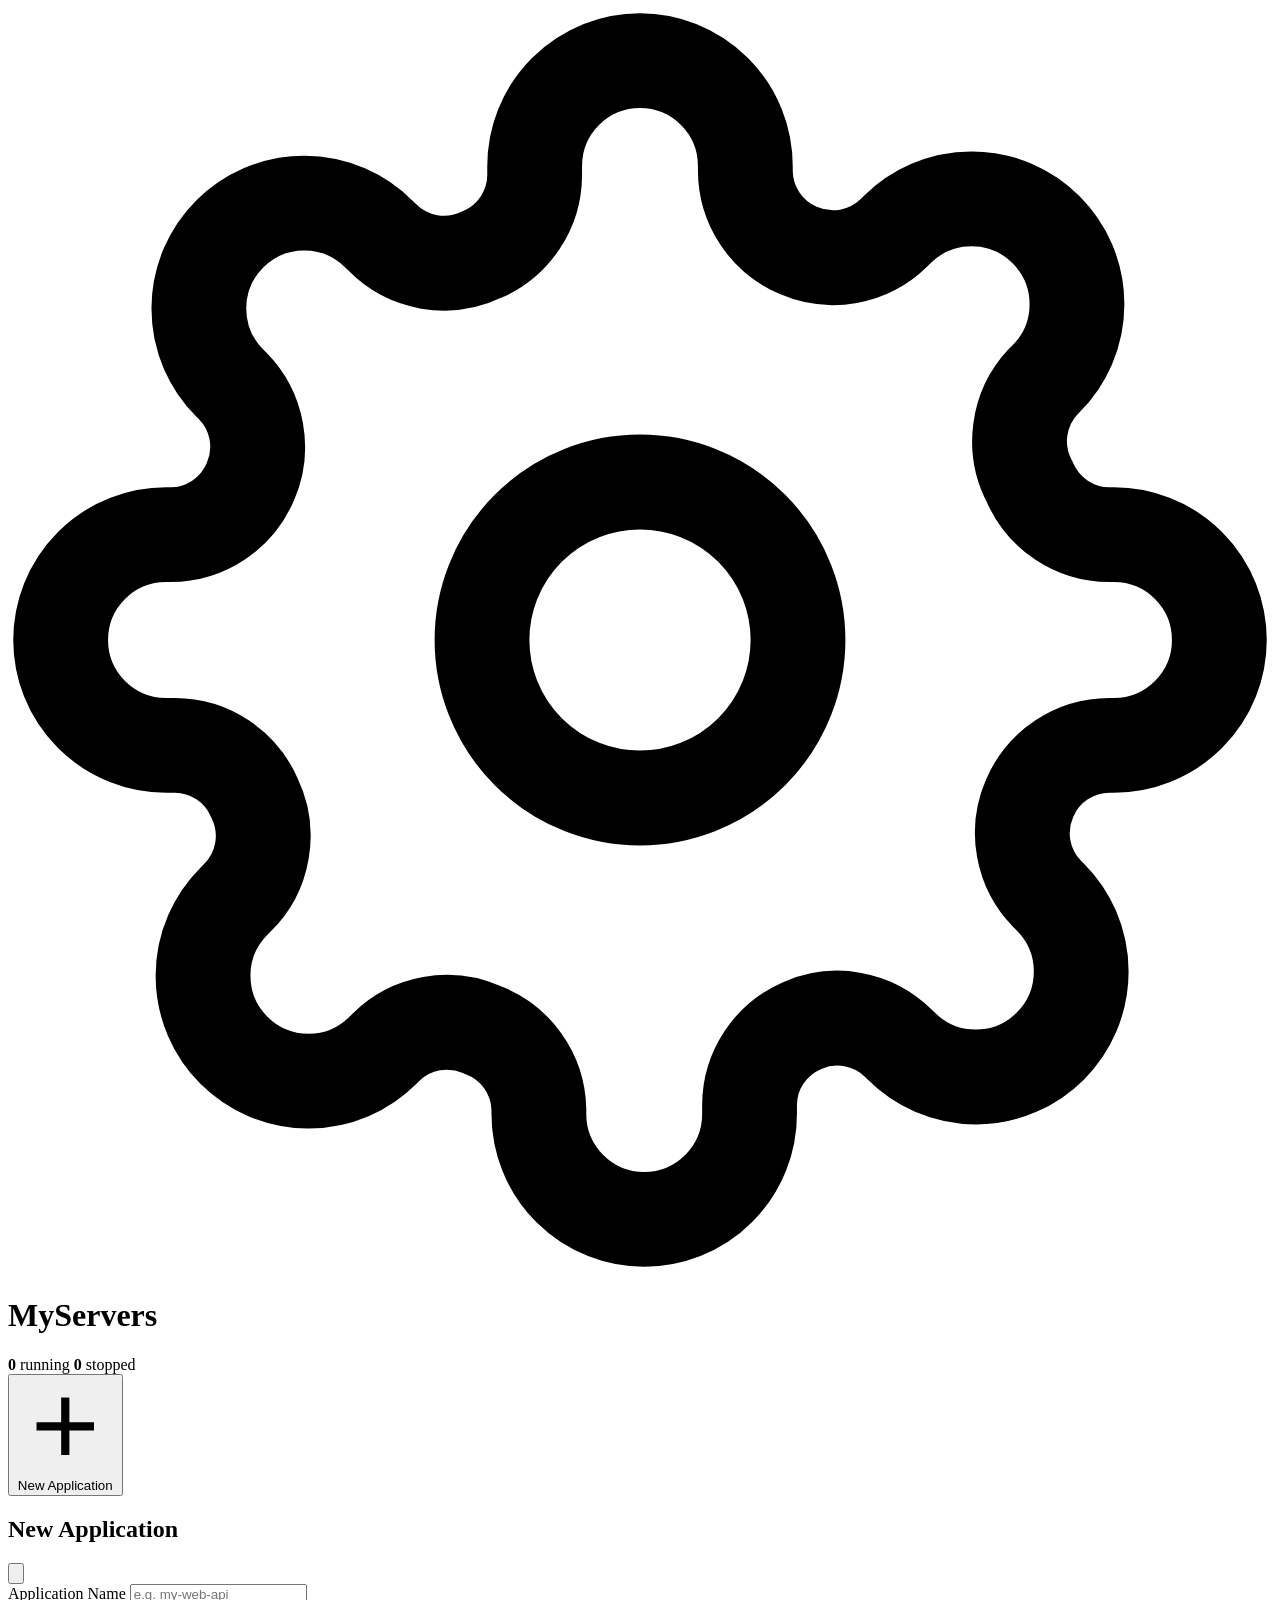
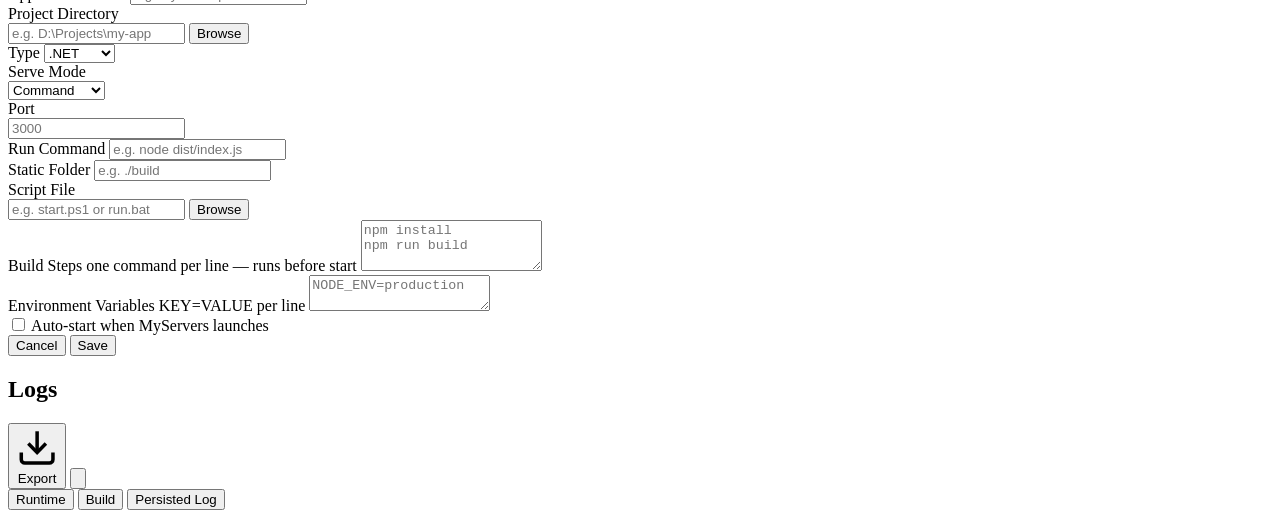
==== public/index.html @ 2ad3b337 "feat: Add support for script file execution and update related UI components" ====
<!DOCTYPE html>
<html lang="en">
<head>
  <meta charset="UTF-8"/>
  <meta name="viewport" content="width=device-width,initial-scale=1.0"/>
  <title>MyServers</title>
  <link href="https://fonts.googleapis.com/css2?family=Inter:wght@400;500;600;700&display=swap" rel="stylesheet"/>
  <link rel="stylesheet" href="style.css"/>
</head>
<body>

  <header class="header">
    <div class="header-left">
      <svg class="logo" viewBox="0 0 24 24" fill="none" stroke="currentColor" stroke-width="1.8"><circle cx="12" cy="12" r="3"/><path d="M19.4 15a1.65 1.65 0 0 0 .33 1.82l.06.06a2 2 0 1 1-2.83 2.83l-.06-.06a1.65 1.65 0 0 0-1.82-.33 1.65 1.65 0 0 0-1 1.51V21a2 2 0 0 1-4 0v-.09A1.65 1.65 0 0 0 9 19.4a1.65 1.65 0 0 0-1.82.33l-.06.06a2 2 0 1 1-2.83-2.83l.06-.06A1.65 1.65 0 0 0 4.68 15a1.65 1.65 0 0 0-1.51-1H3a2 2 0 0 1 0-4h.09A1.65 1.65 0 0 0 4.6 9a1.65 1.65 0 0 0-.33-1.82l-.06-.06a2 2 0 1 1 2.83-2.83l.06.06A1.65 1.65 0 0 0 9 4.68a1.65 1.65 0 0 0 1-1.51V3a2 2 0 0 1 4 0v.09a1.65 1.65 0 0 0 1 1.51 1.65 1.65 0 0 0 1.82-.33l.06-.06a2 2 0 1 1 2.83 2.83l-.06.06A1.65 1.65 0 0 0 19.4 9a1.65 1.65 0 0 0 1.51 1H21a2 2 0 0 1 0 4h-.09a1.65 1.65 0 0 0-1.51 1z"/></svg>
      <h1>MyServers</h1>
    </div>
    <div class="header-right">
      <div class="stats">
        <span class="stat"><b id="statRunning">0</b> running</span>
        <span class="stat-sep"></span>
        <span class="stat muted"><b id="statStopped">0</b> stopped</span>
      </div>
      <button class="btn btn-accent" id="btnAdd">
        <svg viewBox="0 0 24 24" fill="none" stroke="currentColor" stroke-width="2"><line x1="12" y1="5" x2="12" y2="19"/><line x1="5" y1="12" x2="19" y2="12"/></svg>
        New Application
      </button>
    </div>
  </header>

  <main class="main">
    <div id="appList"></div>
  </main>

  <div id="toastBox" class="toast-wrap"></div>

  <!-- ═══ Add/Edit Modal ═══ -->
  <div id="modal" class="overlay hidden"><div class="overlay-bg"></div>
    <div class="dialog">
      <div class="dialog-head">
        <h2 id="modalTitle">New Application</h2>
        <button class="icon-btn" onclick="closeModal('modal')"><svg viewBox="0 0 24 24" fill="none" stroke="currentColor" stroke-width="2"><line x1="18" y1="6" x2="6" y2="18"/><line x1="6" y1="6" x2="18" y2="18"/></svg></button>
      </div>
      <form id="appForm" autocomplete="off" class="dialog-body">
        <input type="hidden" id="fId"/>

        <div class="field">
          <label for="fName">Application Name</label>
          <input type="text" id="fName" required placeholder="e.g. my-web-api"/>
        </div>

        <div class="field-row">
          <div class="field grow">
            <label for="fDir">Project Directory</label>
            <div class="field-with-btn">
              <input type="text" id="fDir" required placeholder="e.g. D:\Projects\my-app"/>
              <button type="button" class="browse-btn" onclick="pickFolder('fDir')">Browse</button>
            </div>
          </div>
          <div class="field" style="width:140px">
            <label for="fType">Type</label>
            <select id="fType">
              <option value="dotnet">.NET</option>
              <option value="node">Node.js</option>
              <option value="react">React</option>
              <option value="nextjs">Next.js</option>
              <option value="angular">Angular</option>
              <option value="vue">Vue</option>
              <option value="express">Express</option>
            </select>
          </div>
        </div>

        <div class="field-row">
          <div class="field" style="width:140px">
            <label for="fServe">Serve Mode</label>
            <select id="fServe">
              <option value="command">Command</option>
              <option value="static">Static Folder</option>
              <option value="script">Script File</option>
            </select>
          </div>
          <div class="field" style="width:100px">
            <label for="fPort">Port</label>
            <input type="number" id="fPort" placeholder="3000"/>
          </div>
          <div class="field grow" id="fRunWrap">
            <label for="fRun">Run Command</label>
            <input type="text" id="fRun" placeholder="e.g. node dist/index.js"/>
          </div>
          <div class="field grow hidden" id="fStaticWrap">
            <label for="fStatic">Static Folder</label>
            <input type="text" id="fStatic" placeholder="e.g. ./build"/>
          </div>
          <div class="field grow hidden" id="fScriptWrap">
            <label for="fScript">Script File</label>
            <div class="field-with-btn">
              <input type="text" id="fScript" placeholder="e.g. start.ps1 or run.bat"/>
              <button type="button" class="browse-btn" onclick="pickScript()">Browse</button>
            </div>
          </div>
        </div>

        <div class="field">
          <label for="fBuild">Build Steps <span class="field-hint">one command per line — runs before start</span></label>
          <textarea id="fBuild" rows="3" placeholder="npm install&#10;npm run build"></textarea>
        </div>

        <div class="field">
          <label for="fEnv">Environment Variables <span class="field-hint">KEY=VALUE per line</span></label>
          <textarea id="fEnv" rows="2" placeholder="NODE_ENV=production"></textarea>
        </div>

        <label class="switch-row">
          <span class="switch"><input type="checkbox" id="fAuto"/><span class="track"></span></span>
          Auto-start when MyServers launches
        </label>

        <div class="dialog-foot">
          <button type="button" class="btn btn-flat" onclick="closeModal('modal')">Cancel</button>
          <button type="submit" class="btn btn-accent">Save</button>
        </div>
      </form>
    </div>
  </div>

  <!-- ═══ Logs Modal ═══ -->
  <div id="logModal" class="overlay hidden"><div class="overlay-bg"></div>
    <div class="dialog dialog-lg">
      <div class="dialog-head">
        <h2 id="logTitle">Logs</h2>
        <div class="head-actions">
          <button class="btn btn-flat btn-sm" id="btnExportLog">
            <svg viewBox="0 0 24 24" fill="none" stroke="currentColor" stroke-width="2" class="ic"><path d="M21 15v4a2 2 0 0 1-2 2H5a2 2 0 0 1-2-2v-4"/><polyline points="7 10 12 15 17 10"/><line x1="12" y1="15" x2="12" y2="3"/></svg>
            Export
          </button>
          <button class="icon-btn" id="btnCloseLogs"><svg viewBox="0 0 24 24" fill="none" stroke="currentColor" stroke-width="2"><line x1="18" y1="6" x2="6" y2="18"/><line x1="6" y1="6" x2="18" y2="18"/></svg></button>
        </div>
      </div>
      <div class="dialog-body">
        <div class="tab-bar">
          <button class="tab active" data-tab="run">Runtime</button>
          <button class="tab" data-tab="build">Build</button>
          <button class="tab" data-tab="applog">Persisted Log</button>
        </div>
        <pre id="logContent" class="terminal"></pre>
      </div>
    </div>
  </div>

  <script src="app.js"></script>
</body>
</html>
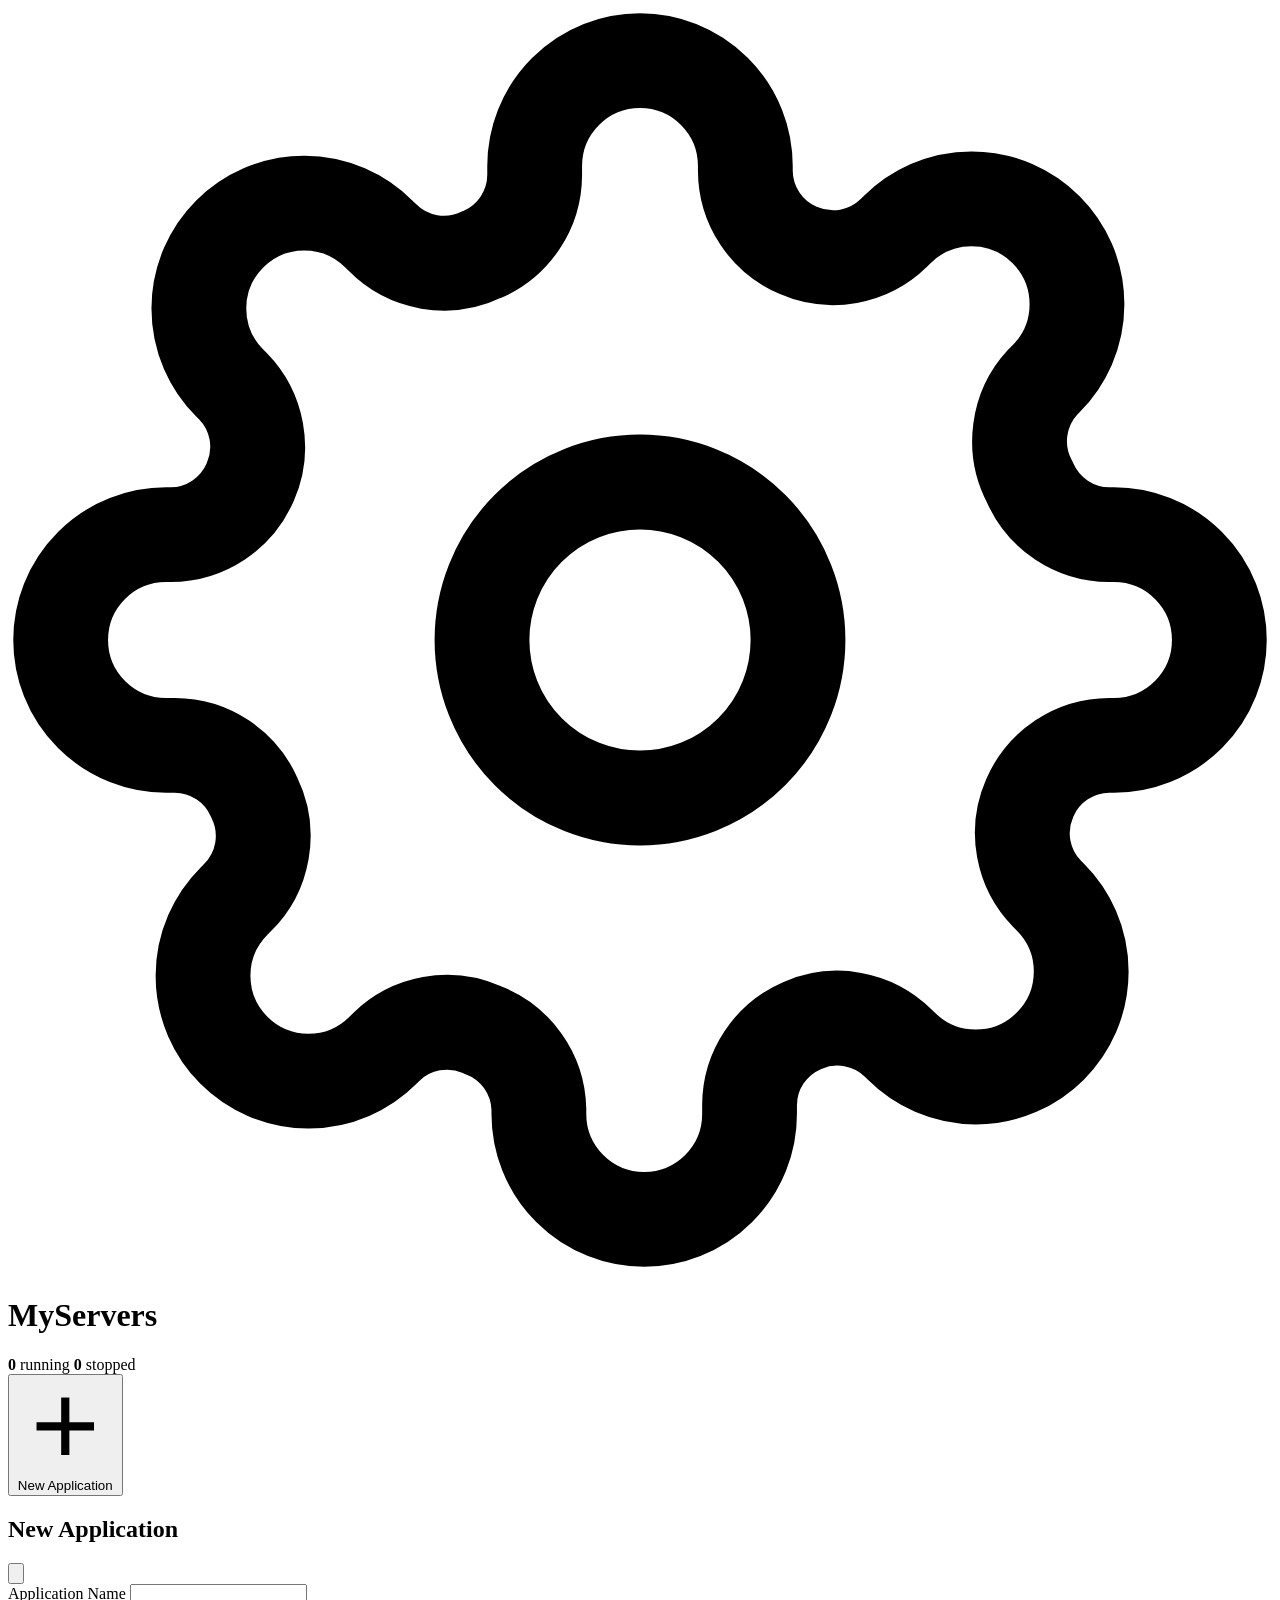
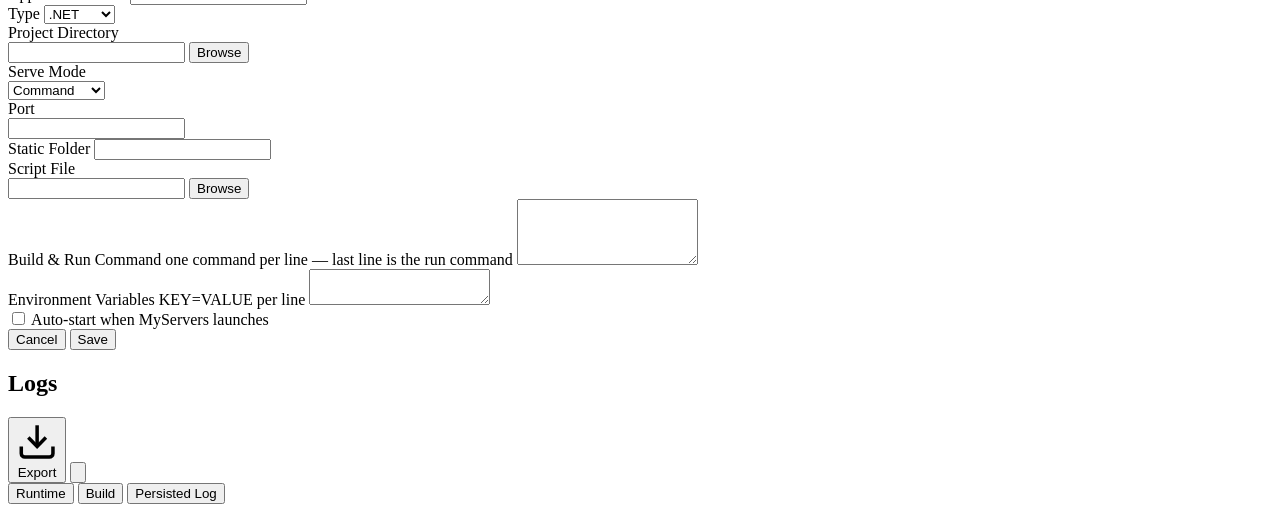
==== commit 5384f3a8: "feat: Refactor application form fields and update build/run command handling" ====
--- a/public/index.html
+++ b/public/index.html
@@ -45,17 +45,10 @@
 
         <div class="field">
           <label for="fName">Application Name</label>
-          <input type="text" id="fName" required placeholder="e.g. my-web-api"/>
+          <input type="text" id="fName" required/>
         </div>
 
         <div class="field-row">
-          <div class="field grow">
-            <label for="fDir">Project Directory</label>
-            <div class="field-with-btn">
-              <input type="text" id="fDir" required placeholder="e.g. D:\Projects\my-app"/>
-              <button type="button" class="browse-btn" onclick="pickFolder('fDir')">Browse</button>
-            </div>
-          </div>
           <div class="field" style="width:140px">
             <label for="fType">Type</label>
             <select id="fType">
@@ -67,6 +60,13 @@
               <option value="vue">Vue</option>
               <option value="express">Express</option>
             </select>
+          </div>
+          <div class="field grow">
+            <label for="fDir">Project Directory</label>
+            <div class="field-with-btn">
+              <input type="text" id="fDir" required/>
+              <button type="button" class="browse-btn" onclick="pickFolder('fDir')">Browse</button>
+            </div>
           </div>
         </div>
 
@@ -81,33 +81,29 @@
           </div>
           <div class="field" style="width:100px">
             <label for="fPort">Port</label>
-            <input type="number" id="fPort" placeholder="3000"/>
-          </div>
-          <div class="field grow" id="fRunWrap">
-            <label for="fRun">Run Command</label>
-            <input type="text" id="fRun" placeholder="e.g. node dist/index.js"/>
+            <input type="number" id="fPort"/>
           </div>
           <div class="field grow hidden" id="fStaticWrap">
             <label for="fStatic">Static Folder</label>
-            <input type="text" id="fStatic" placeholder="e.g. ./build"/>
+            <input type="text" id="fStatic"/>
           </div>
           <div class="field grow hidden" id="fScriptWrap">
             <label for="fScript">Script File</label>
             <div class="field-with-btn">
-              <input type="text" id="fScript" placeholder="e.g. start.ps1 or run.bat"/>
+              <input type="text" id="fScript"/>
               <button type="button" class="browse-btn" onclick="pickScript()">Browse</button>
             </div>
           </div>
         </div>
 
         <div class="field">
-          <label for="fBuild">Build Steps <span class="field-hint">one command per line — runs before start</span></label>
-          <textarea id="fBuild" rows="3" placeholder="npm install&#10;npm run build"></textarea>
+          <label for="fBuild">Build &amp; Run Command <span class="field-hint">one command per line — last line is the run command</span></label>
+          <textarea id="fBuild" rows="4"></textarea>
         </div>
 
         <div class="field">
           <label for="fEnv">Environment Variables <span class="field-hint">KEY=VALUE per line</span></label>
-          <textarea id="fEnv" rows="2" placeholder="NODE_ENV=production"></textarea>
+          <textarea id="fEnv" rows="2"></textarea>
         </div>
 
         <label class="switch-row">
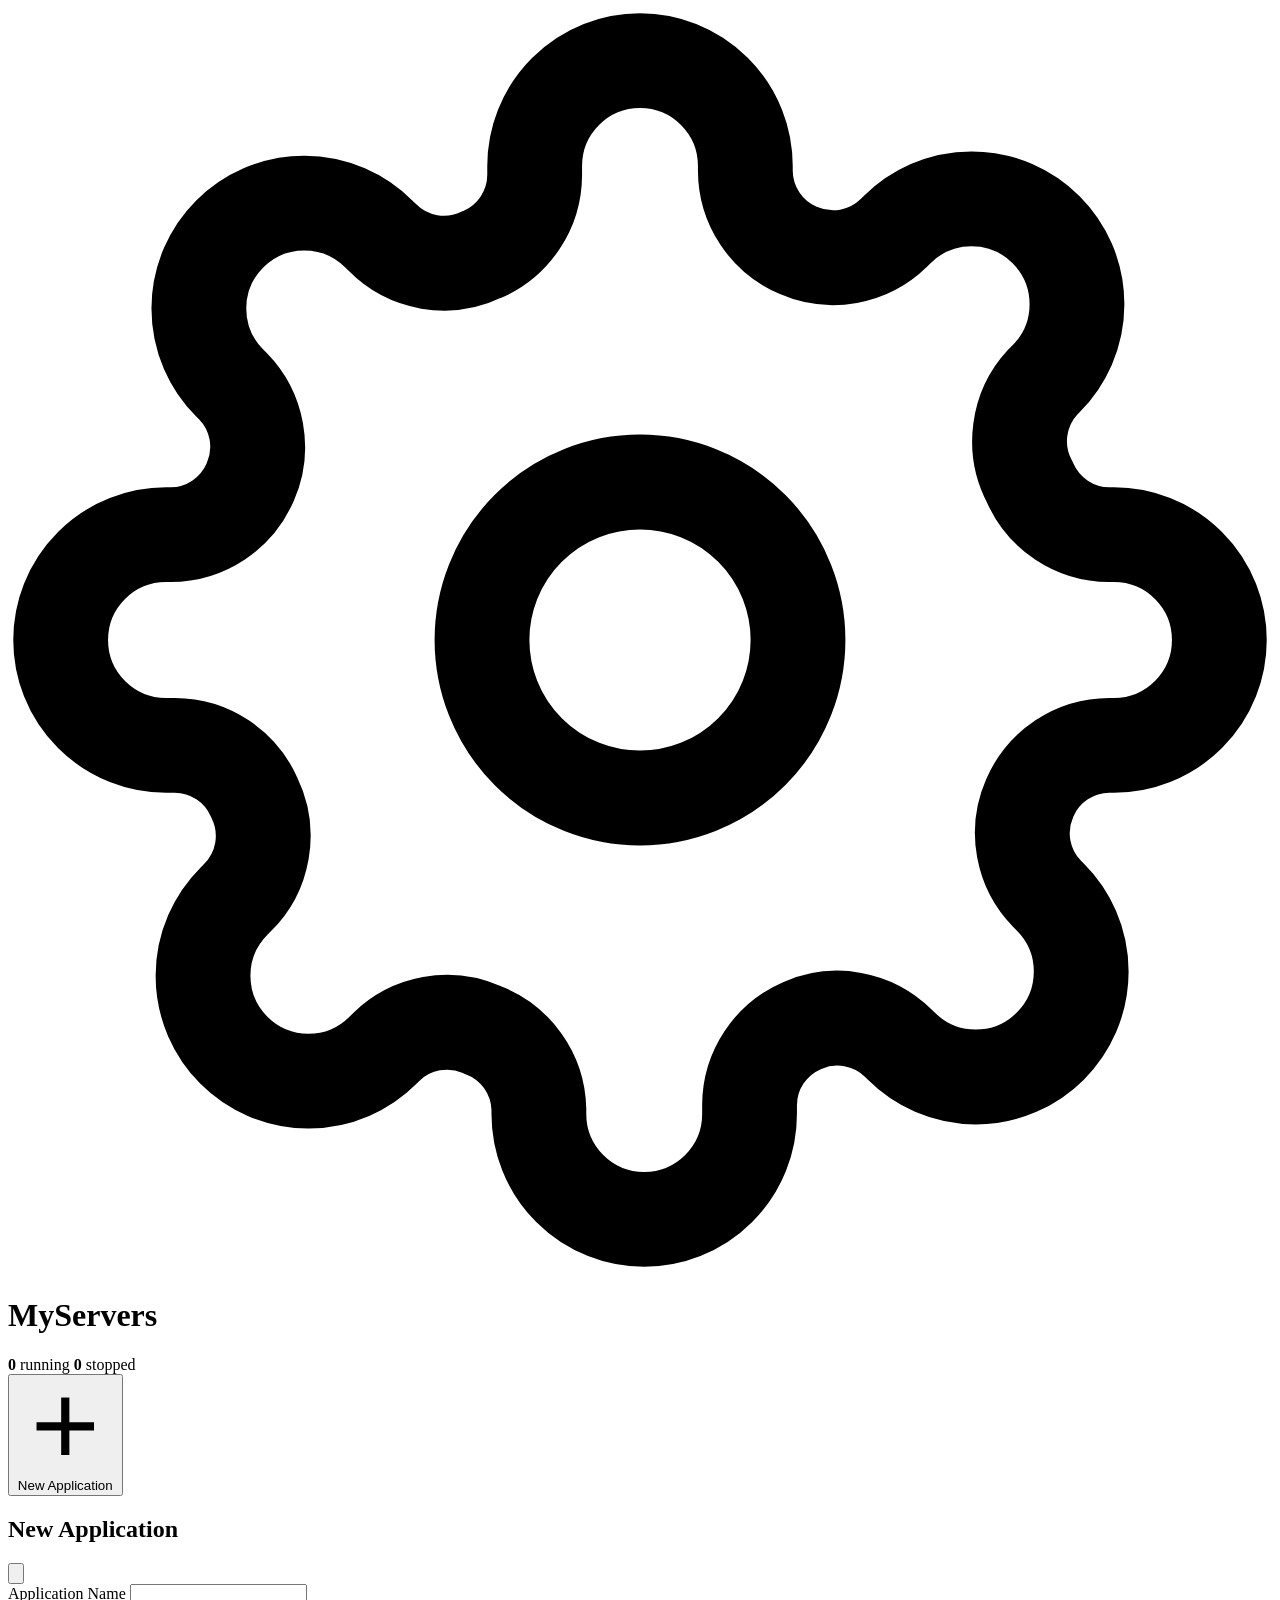
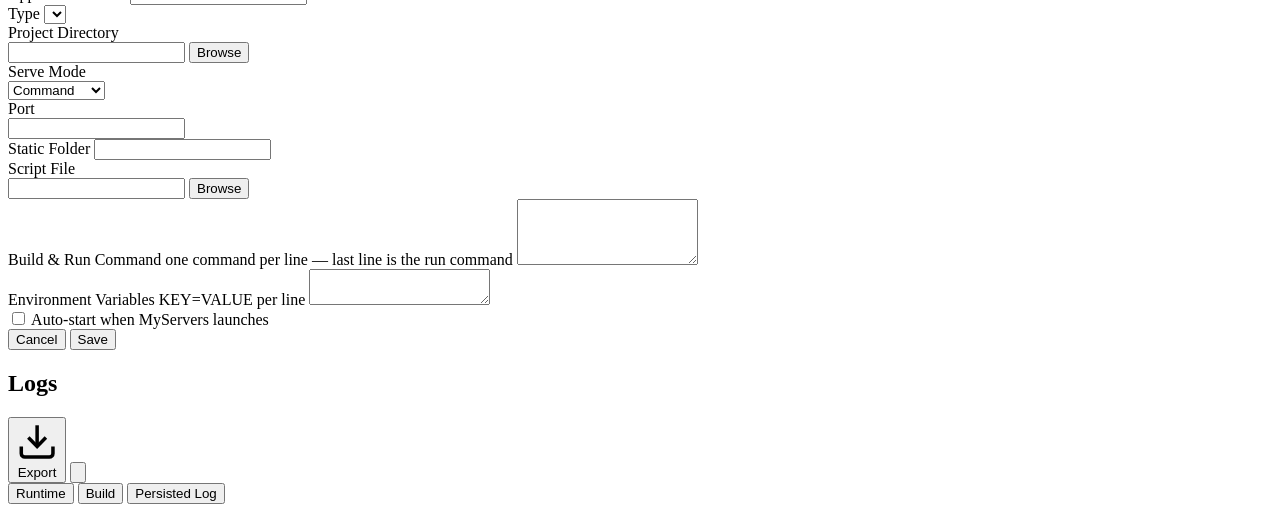
==== commit 6f215e14: "feat: Implement dynamic loading of presets from JSON and update UI components" ====
--- a/public/index.html
+++ b/public/index.html
@@ -52,13 +52,6 @@
           <div class="field" style="width:140px">
             <label for="fType">Type</label>
             <select id="fType">
-              <option value="dotnet">.NET</option>
-              <option value="node">Node.js</option>
-              <option value="react">React</option>
-              <option value="nextjs">Next.js</option>
-              <option value="angular">Angular</option>
-              <option value="vue">Vue</option>
-              <option value="express">Express</option>
             </select>
           </div>
           <div class="field grow">
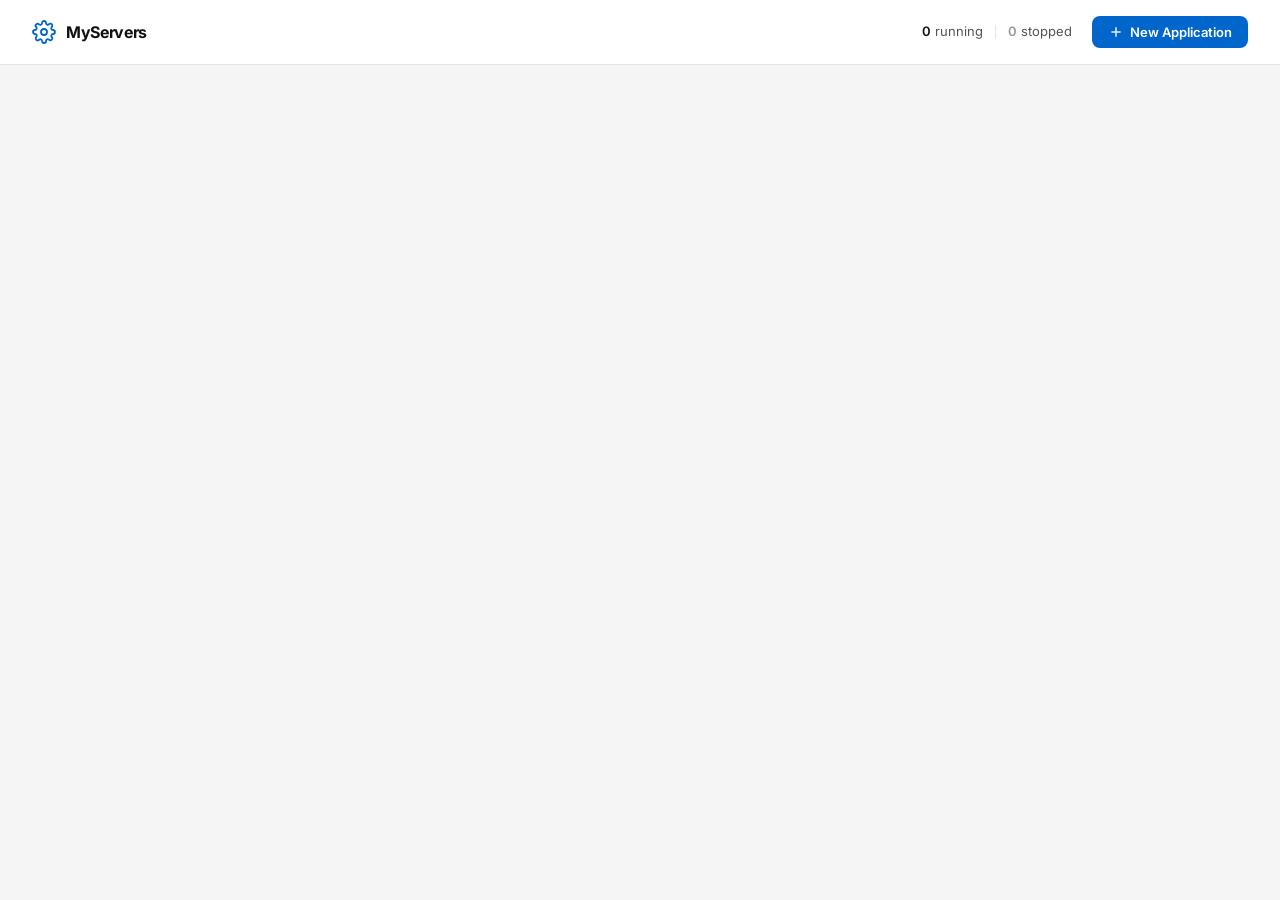
==== commit e6e7712a: "feat: Enhance log handling with URL linkification, word wrap, and copy functionality" ====
--- a/public/index.html
+++ b/public/index.html
@@ -118,6 +118,14 @@
       <div class="dialog-head">
         <h2 id="logTitle">Logs</h2>
         <div class="head-actions">
+          <button class="btn btn-flat btn-sm" id="btnWrapLog" title="Toggle word wrap">
+            <svg viewBox="0 0 24 24" fill="none" stroke="currentColor" stroke-width="2" class="ic"><path d="M3 6h18"/><path d="M3 12h15a3 3 0 1 1 0 6h-4"/><polyline points="13 16 11 18 13 20"/><path d="M3 18h4"/></svg>
+            Text Wrap
+          </button>
+          <button class="btn btn-flat btn-sm" id="btnCopyLog">
+            <svg viewBox="0 0 24 24" fill="none" stroke="currentColor" stroke-width="2" class="ic"><rect x="9" y="9" width="13" height="13" rx="2" ry="2"/><path d="M5 15H4a2 2 0 0 1-2-2V4a2 2 0 0 1 2-2h9a2 2 0 0 1 2 2v1"/></svg>
+            Copy
+          </button>
           <button class="btn btn-flat btn-sm" id="btnExportLog">
             <svg viewBox="0 0 24 24" fill="none" stroke="currentColor" stroke-width="2" class="ic"><path d="M21 15v4a2 2 0 0 1-2 2H5a2 2 0 0 1-2-2v-4"/><polyline points="7 10 12 15 17 10"/><line x1="12" y1="15" x2="12" y2="3"/></svg>
             Export
--- a/public/style.css
+++ b/public/style.css
@@ -0,0 +1,279 @@
+/* ━━━ Reset ━━━━━━━━━━━━━━━━━━━━━━━━━━━━━━━━━━━━━━━━━━━━━━━━━━━━━━━ */
+*,*::before,*::after{box-sizing:border-box;margin:0;padding:0}
+
+:root{
+  --bg:#f5f5f5;
+  --card:#fff;
+  --border:#e5e5e5;
+  --border-hover:#ccc;
+  --text:#111;
+  --text-secondary:#555;
+  --text-muted:#999;
+  --accent:#0066cc;
+  --accent-hover:#0055aa;
+  --accent-soft:rgba(0,102,204,.07);
+  --green:#16a34a;
+  --green-soft:rgba(22,163,74,.08);
+  --red:#dc2626;
+  --orange:#ea580c;
+  --orange-soft:rgba(234,88,12,.08);
+
+  --font:'Inter',-apple-system,'Segoe UI',system-ui,sans-serif;
+  --mono:'Cascadia Code','SF Mono','Consolas',monospace;
+  --radius:8px;
+  --shadow:0 1px 3px rgba(0,0,0,.06),0 1px 2px rgba(0,0,0,.04);
+  --shadow-lg:0 10px 40px rgba(0,0,0,.1);
+  --transition:.15s ease;
+}
+
+html{font-size:14px;-webkit-font-smoothing:antialiased}
+body{font-family:var(--font);background:var(--bg);color:var(--text);line-height:1.5}
+
+/* ━━━ Header ━━━━━━━━━━━━━━━━━━━━━━━━━━━━━━━━━━━━━━━━━━━━━━━━━━━━━ */
+.header{
+  display:flex;align-items:center;justify-content:space-between;
+  padding:16px 32px;
+  background:var(--card);border-bottom:1px solid var(--border);
+  position:sticky;top:0;z-index:50;
+}
+.header-left{display:flex;align-items:center;gap:10px}
+.logo{width:24px;height:24px;color:var(--accent)}
+.header h1{font-size:16px;font-weight:700;letter-spacing:-.02em}
+.header-right{display:flex;align-items:center;gap:20px}
+.stats{display:flex;align-items:center;gap:12px;font-size:13px;color:var(--text-secondary)}
+.stats b{font-weight:600;color:var(--text)}
+.stat.muted b{color:var(--text-muted)}
+.stat-sep{width:1px;height:14px;background:var(--border)}
+
+/* ━━━ Buttons ━━━━━━━━━━━━━━━━━━━━━━━━━━━━━━━━━━━━━━━━━━━━━━━━━━━━ */
+.btn{
+  display:inline-flex;align-items:center;gap:6px;
+  border:none;cursor:pointer;border-radius:var(--radius);
+  font:600 13px/1 var(--font);
+  padding:8px 16px;transition:all var(--transition);
+}
+.btn svg{width:16px;height:16px}
+.btn-accent{background:var(--accent);color:#fff}
+.btn-accent:hover{background:var(--accent-hover)}
+.btn-flat{background:transparent;color:var(--text-secondary);border:1px solid var(--border)}
+.btn-flat:hover{background:var(--bg);border-color:var(--border-hover)}
+.btn-sm{padding:5px 10px;font-size:12px}
+.btn-sm svg{width:14px;height:14px}
+
+.icon-btn{
+  display:flex;align-items:center;justify-content:center;
+  width:32px;height:32px;border:none;cursor:pointer;
+  border-radius:var(--radius);background:transparent;color:var(--text-muted);
+  transition:all var(--transition);
+}
+.icon-btn:hover{background:var(--bg);color:var(--text)}
+.icon-btn svg{width:18px;height:18px}
+.ic{width:14px;height:14px}
+
+/* ━━━ Main / App List ━━━━━━━━━━━━━━━━━━━━━━━━━━━━━━━━━━━━━━━━━━━━ */
+.main{max-width:1100px;margin:0 auto;padding:24px 32px 48px}
+
+.empty-state{
+  text-align:center;padding:80px 20px;color:var(--text-muted);
+}
+.empty-state h3{font-size:16px;font-weight:600;color:var(--text-secondary);margin-bottom:4px}
+.empty-state p{font-size:13px}
+
+/* ─── Row ─────────────────────────────────────────── */
+.app-row{
+  display:flex;align-items:center;gap:16px;
+  padding:14px 20px;
+  background:var(--card);
+  border:1px solid var(--border);
+  border-radius:var(--radius);
+  margin-bottom:8px;
+  transition:border-color var(--transition),box-shadow var(--transition);
+}
+.app-row:hover{border-color:var(--border-hover);box-shadow:var(--shadow)}
+
+/* Status indicator */
+.status-dot{
+  width:10px;height:10px;border-radius:50%;flex-shrink:0;
+  transition:background var(--transition);
+}
+.status-dot.running{background:var(--green);box-shadow:0 0 0 3px var(--green-soft)}
+.status-dot.building{background:var(--orange);box-shadow:0 0 0 3px var(--orange-soft);animation:blink 1.2s infinite}
+.status-dot.stopped{background:#ccc}
+@keyframes blink{0%,100%{opacity:1}50%{opacity:.3}}
+
+/* Info block */
+.app-info{flex:1;min-width:0}
+.app-name{font-size:14px;font-weight:600;line-height:1.3;display:flex;align-items:center;gap:8px}
+.app-meta{display:flex;gap:16px;margin-top:2px;font-size:12px;color:var(--text-muted)}
+.app-meta span{display:flex;align-items:center;gap:4px;white-space:nowrap}
+.meta-label{font-weight:600;color:var(--text-secondary)}
+.app-dir{overflow:hidden;text-overflow:ellipsis}
+
+.tag{
+  display:inline-block;font-size:10px;font-weight:700;text-transform:uppercase;
+  letter-spacing:.04em;padding:2px 6px;border-radius:4px;
+}
+.tag-running{background:var(--green-soft);color:var(--green)}
+.tag-building{background:var(--orange-soft);color:var(--orange)}
+.tag-stopped{background:var(--bg);color:var(--text-muted)}
+.tag-auto{background:var(--accent-soft);color:var(--accent);margin-left:4px}
+
+/* Actions — always visible but subtle */
+.app-actions{display:flex;gap:4px;flex-shrink:0}
+.act-btn{
+  display:flex;align-items:center;justify-content:center;gap:4px;
+  height:30px;padding:0 10px;border:1px solid var(--border);
+  border-radius:6px;background:var(--card);cursor:pointer;
+  font:500 12px var(--font);color:var(--text-secondary);
+  transition:all var(--transition);
+}
+.act-btn svg{width:14px;height:14px}
+.act-btn:hover{border-color:var(--border-hover);background:var(--bg)}
+.act-btn.act-start{color:var(--green);border-color:rgba(22,163,74,.25)}
+.act-btn.act-start:hover{background:var(--green-soft)}
+.act-btn.act-stop{color:var(--red);border-color:rgba(220,38,38,.2)}
+.act-btn.act-stop:hover{background:rgba(220,38,38,.06)}
+
+/* ━━━ Overlay / Dialog ━━━━━━━━━━━━━━━━━━━━━━━━━━━━━━━━━━━━━━━━━━━ */
+.overlay{position:fixed;inset:0;display:flex;align-items:center;justify-content:center;z-index:100}
+.overlay.hidden{display:none}
+.overlay-bg{position:absolute;inset:0;background:rgba(0,0,0,.15);backdrop-filter:blur(4px);animation:fadeIn .15s}
+
+.dialog{
+  position:relative;background:var(--card);
+  border:1px solid var(--border);border-radius:12px;
+  width:560px;max-width:94vw;max-height:88vh;overflow-y:auto;
+  box-shadow:var(--shadow-lg);animation:slideUp .2s;
+}
+.dialog-lg{width:800px;height:70vh;resize:both;overflow:hidden;min-width:400px;min-height:300px;display:flex;flex-direction:column}
+.dialog-lg .dialog-head{flex-shrink:0}
+.dialog-lg .dialog-body{flex:1;display:flex;flex-direction:column;overflow:hidden}
+.dialog-head{
+  display:flex;align-items:center;justify-content:space-between;
+  padding:16px 24px;border-bottom:1px solid var(--border);
+}
+.dialog-head h2{font-size:15px;font-weight:700}
+.head-actions{display:flex;gap:4px;align-items:center}
+.dialog-body{padding:20px 24px}
+.dialog-foot{
+  display:flex;justify-content:flex-end;gap:8px;
+  padding-top:16px;margin-top:16px;border-top:1px solid var(--border);
+}
+@keyframes fadeIn{from{opacity:0}to{opacity:1}}
+@keyframes slideUp{from{opacity:0;transform:translateY(10px)}to{opacity:1;transform:translateY(0)}}
+
+/* ━━━ Form Fields ━━━━━━━━━━━━━━━━━━━━━━━━━━━━━━━━━━━━━━━━━━━━━━━━ */
+.field{margin-bottom:16px}
+.field label{display:block;font-size:12px;font-weight:600;color:var(--text-secondary);margin-bottom:4px}
+.field-hint{font-weight:400;color:var(--text-muted)}
+.field input,.field textarea,.field select{
+  width:100%;padding:8px 12px;
+  background:var(--bg);border:1px solid var(--border);border-radius:var(--radius);
+  font:400 13px var(--font);color:var(--text);
+  transition:border var(--transition);
+}
+.field textarea{font-family:var(--mono);font-size:12px;resize:vertical}
+.field input:focus,.field textarea:focus,.field select:focus{
+  outline:none;border-color:var(--accent);box-shadow:0 0 0 3px rgba(0,102,204,.1);
+}
+
+.field-row{display:flex;gap:12px;margin-bottom:16px}
+.field-row .field{margin-bottom:0}
+.grow{flex:1}
+
+.field-with-btn{display:flex;gap:6px}
+.field-with-btn input{flex:1}
+.browse-btn{
+  padding:8px 14px;border:1px solid var(--border);border-radius:var(--radius);
+  background:var(--card);font:500 12px var(--font);color:var(--text-secondary);
+  cursor:pointer;white-space:nowrap;transition:all var(--transition);
+}
+.browse-btn:hover{background:var(--bg);border-color:var(--border-hover)}
+
+.hidden{display:none!important}
+
+/* Switch */
+.switch-row{
+  display:flex;align-items:center;gap:10px;cursor:pointer;
+  font-size:13px;color:var(--text-secondary);margin-bottom:8px;
+}
+.switch{position:relative;width:36px;height:20px;flex-shrink:0}
+.switch input{opacity:0;width:0;height:0;position:absolute}
+.track{
+  position:absolute;inset:0;background:#d4d4d4;border-radius:20px;
+  transition:background var(--transition);cursor:pointer;
+}
+.track::after{
+  content:'';position:absolute;width:16px;height:16px;
+  left:2px;top:2px;background:#fff;border-radius:50%;
+  box-shadow:0 1px 3px rgba(0,0,0,.15);transition:transform var(--transition);
+}
+.switch input:checked~.track{background:var(--accent)}
+.switch input:checked~.track::after{transform:translateX(16px)}
+
+/* ━━━ Tabs / Terminal ━━━━━━━━━━━━━━━━━━━━━━━━━━━━━━━━━━━━━━━━━━━━ */
+.tab-bar{display:flex;gap:4px;margin-bottom:12px}
+.tab{
+  padding:6px 14px;border:none;border-radius:var(--radius);
+  background:transparent;font:500 12px var(--font);color:var(--text-muted);
+  cursor:pointer;transition:all var(--transition);
+}
+.tab:hover{background:var(--bg)}
+.tab.active{background:var(--accent);color:#fff}
+
+.terminal{
+  background:#0c0c0c;color:#cccccc;
+  border-radius:var(--radius);padding:16px;
+  font:13px/1.5 'Cascadia Mono','Consolas','Courier New',monospace;
+  flex:1;min-height:100px;overflow:auto;
+  white-space:pre-wrap;word-break:break-all;
+}
+.terminal .log-err{
+  color:#f87171;
+}
+.terminal .log-warn{
+  color:#fbbf24;
+}
+.terminal .log-info{
+  color:#34d399;
+}
+.terminal .log-debug{
+  color:#6b7280;font-style:italic;
+}
+.terminal .log-url, .terminal .log-err .log-url, .terminal .log-warn .log-url, .terminal .log-debug .log-url{
+  color:#5eead4;text-decoration:underline;
+  cursor:pointer;
+}
+.terminal .log-url:hover{
+  color:#99f6e4;
+}
+.terminal .log-ts, .terminal .log-err .log-ts, .terminal .log-warn .log-ts, .terminal .log-debug .log-ts{
+  color:#6b7280;
+}
+
+.terminal.nowrap{
+  white-space:pre;word-break:normal;
+}
+
+/* ━━━ Toast ━━━━━━━━━━━━━━━━━━━━━━━━━━━━━━━━━━━━━━━━━━━━━━━━━━━━━━ */
+.toast-wrap{
+  position:fixed;bottom:20px;right:20px;z-index:200;
+  display:flex;flex-direction:column-reverse;gap:8px;pointer-events:none;
+}
+.toast{
+  pointer-events:auto;padding:10px 16px;border-radius:var(--radius);
+  font:500 13px var(--font);color:var(--text);
+  background:var(--card);border:1px solid var(--border);
+  box-shadow:var(--shadow-lg);
+  opacity:0;transform:translateY(8px);transition:all .25s;
+}
+.toast.show{opacity:1;transform:translateY(0)}
+.toast-success{border-left:3px solid var(--green)}
+.toast-error{border-left:3px solid var(--red)}
+.toast-info{border-left:3px solid var(--accent)}
+
+/* ━━━ Scrollbar ━━━━━━━━━━━━━━━━━━━━━━━━━━━━━━━━━━━━━━━━━━━━━━━━━━ */
+::-webkit-scrollbar{width:6px;height:6px}
+::-webkit-scrollbar-track{background:transparent}
+::-webkit-scrollbar-thumb{background:#ddd;border-radius:3px}
+::-webkit-scrollbar-thumb:hover{background:#bbb}
